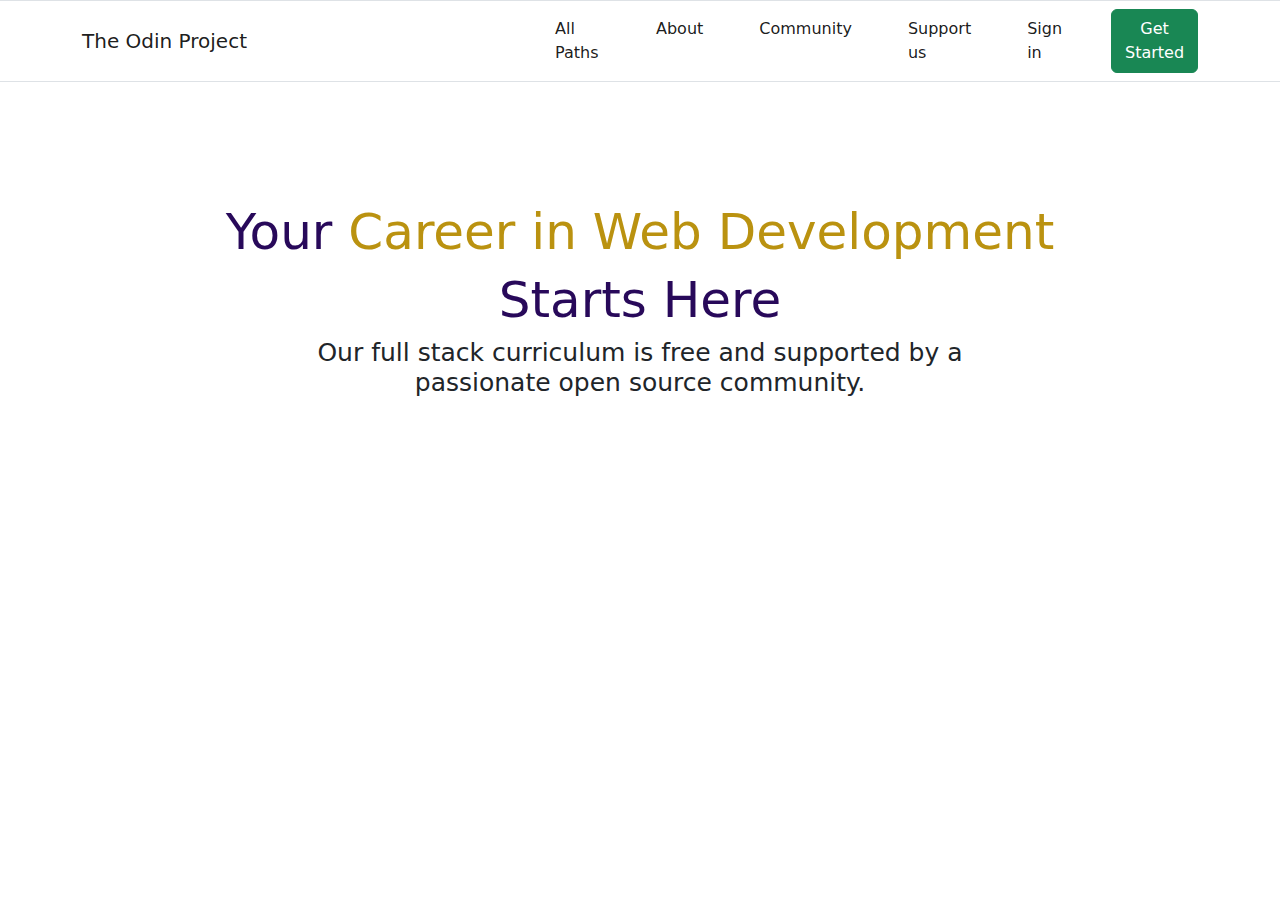
==== index.html @ f52a18b4 "Odin phase 1" ====
<!DOCTYPE html>
<html lang="en">
<head>
    <meta charset="UTF-8">
    <meta name="viewport" content="width=device-width, initial-scale=1.0">
    <title>The Odin Project</title>
    <link rel="stylesheet" href="./css/bootstrap.min.css">
</head>
<body>
    <div class="row border-top border-bottom">
        <nav class="navbar navbar-expand-lg ">
            <div class="container">
                <div class="col-lg-5">
                    <a class="navbar-brand" href="#">The Odin Project</a>
                </div>
                <div class="col-lg-7">
                    <div class="collapse navbar-collapse" id="navbarNavAltMarkup">
                        <div class="navbar-nav" >
                        <a class="nav-link active pe-5" aria-current="page" href="#">All Paths</a>
                        <a class="nav-link active pe-5" href="#">About</a>
                        <a class="nav-link active pe-5" href="#">Community</a>
                        <a class="nav-link active pe-5">Support us</a>
                        <a class="nav-link active pe-5">Sign in</a>
                        <button type="button" class="btn btn-success">Get Started</button>
                        </div>
                    </div>
                </div>
            </div>
        </nav>
    </div>
    <div class="hd1 mt-5 pt-4" >
        <h1 class="text-center mt-5" style="font-size: 50px;">
            <span style="color:rgb(40, 9, 90)">Your </span><span style="color:rgb(186, 146, 16)">Career in Web Development </span>
        </h1>
        <h1 class="text-center" style="font-size: 50px;color:rgb(40, 9, 90)">
            Starts Here
        </h1>
        <h3 class="text-center fw-light" style="font-size: 25px;">Our full stack curriculum is free and supported by a <br>
        passionate open source community.</h3>
    </div>
    
    <script src="./js/bootstrap.bundle.min.js"></script>
</body>
</html>
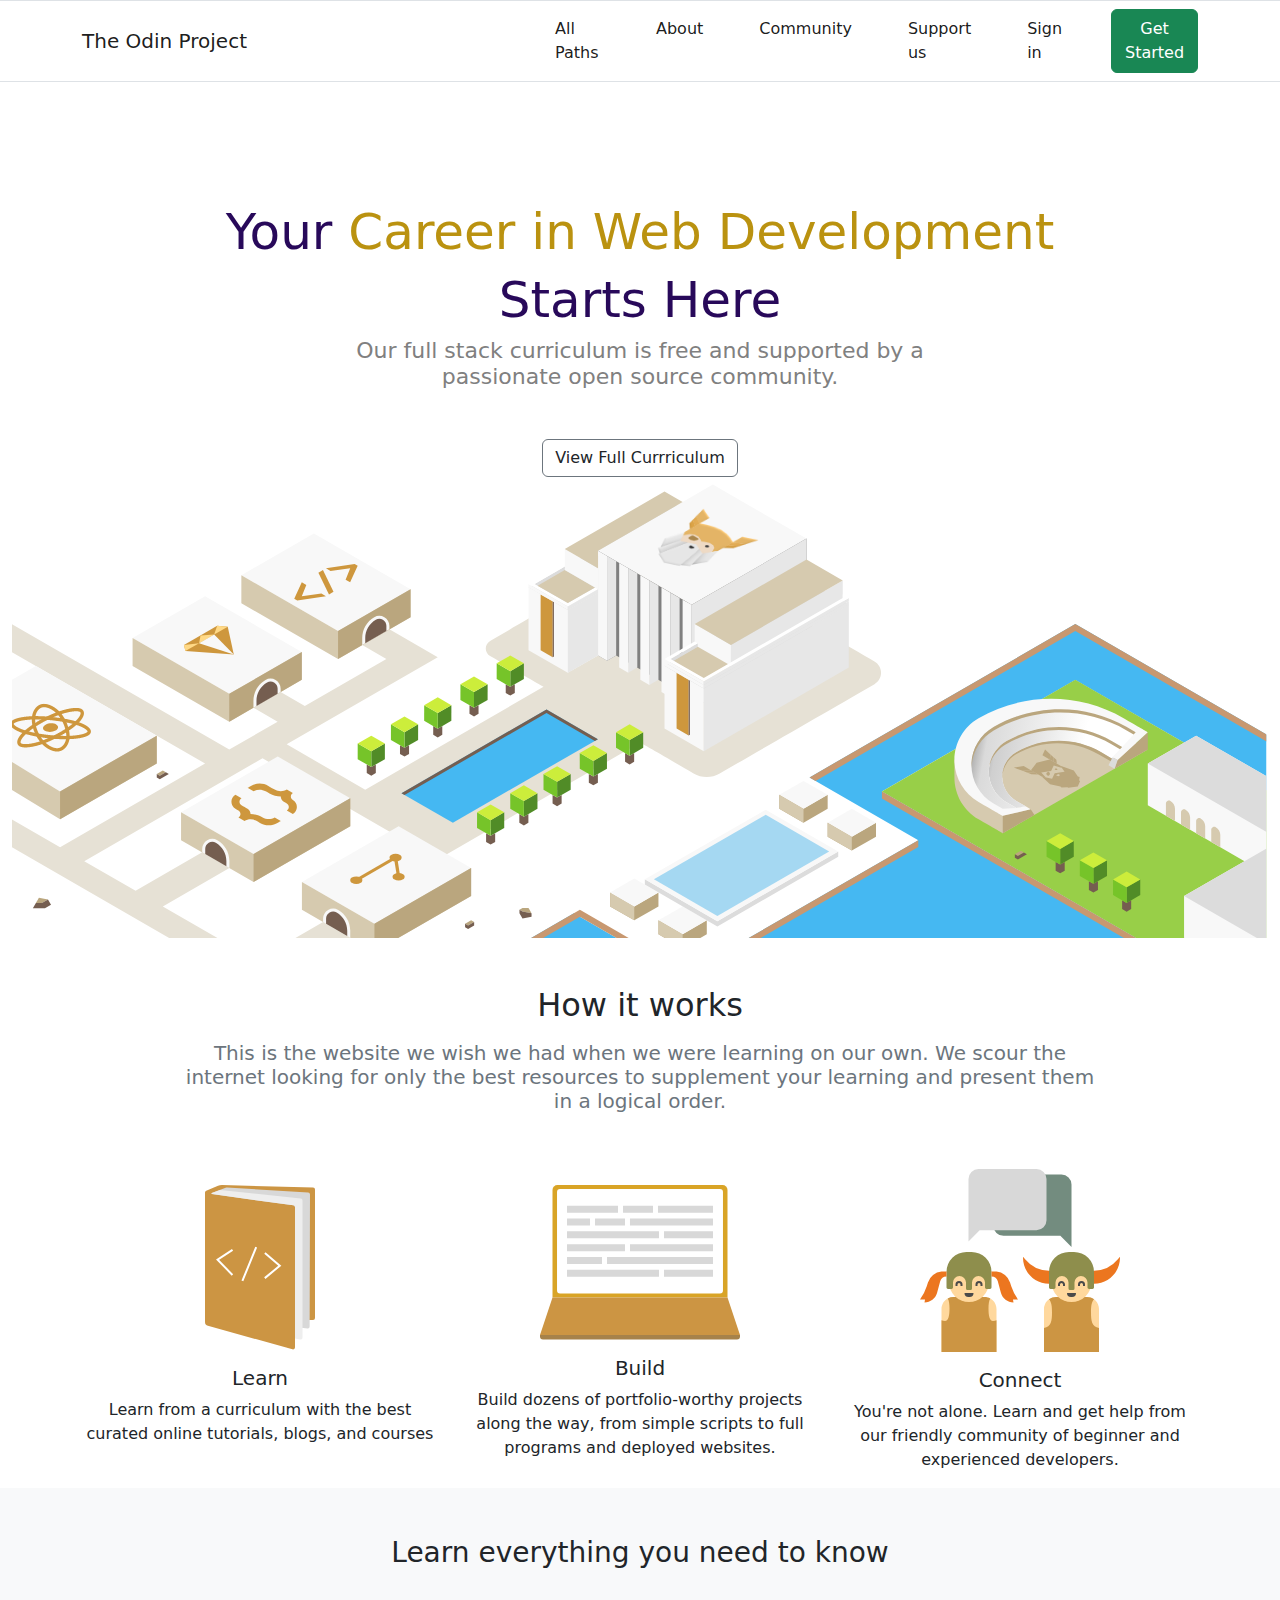
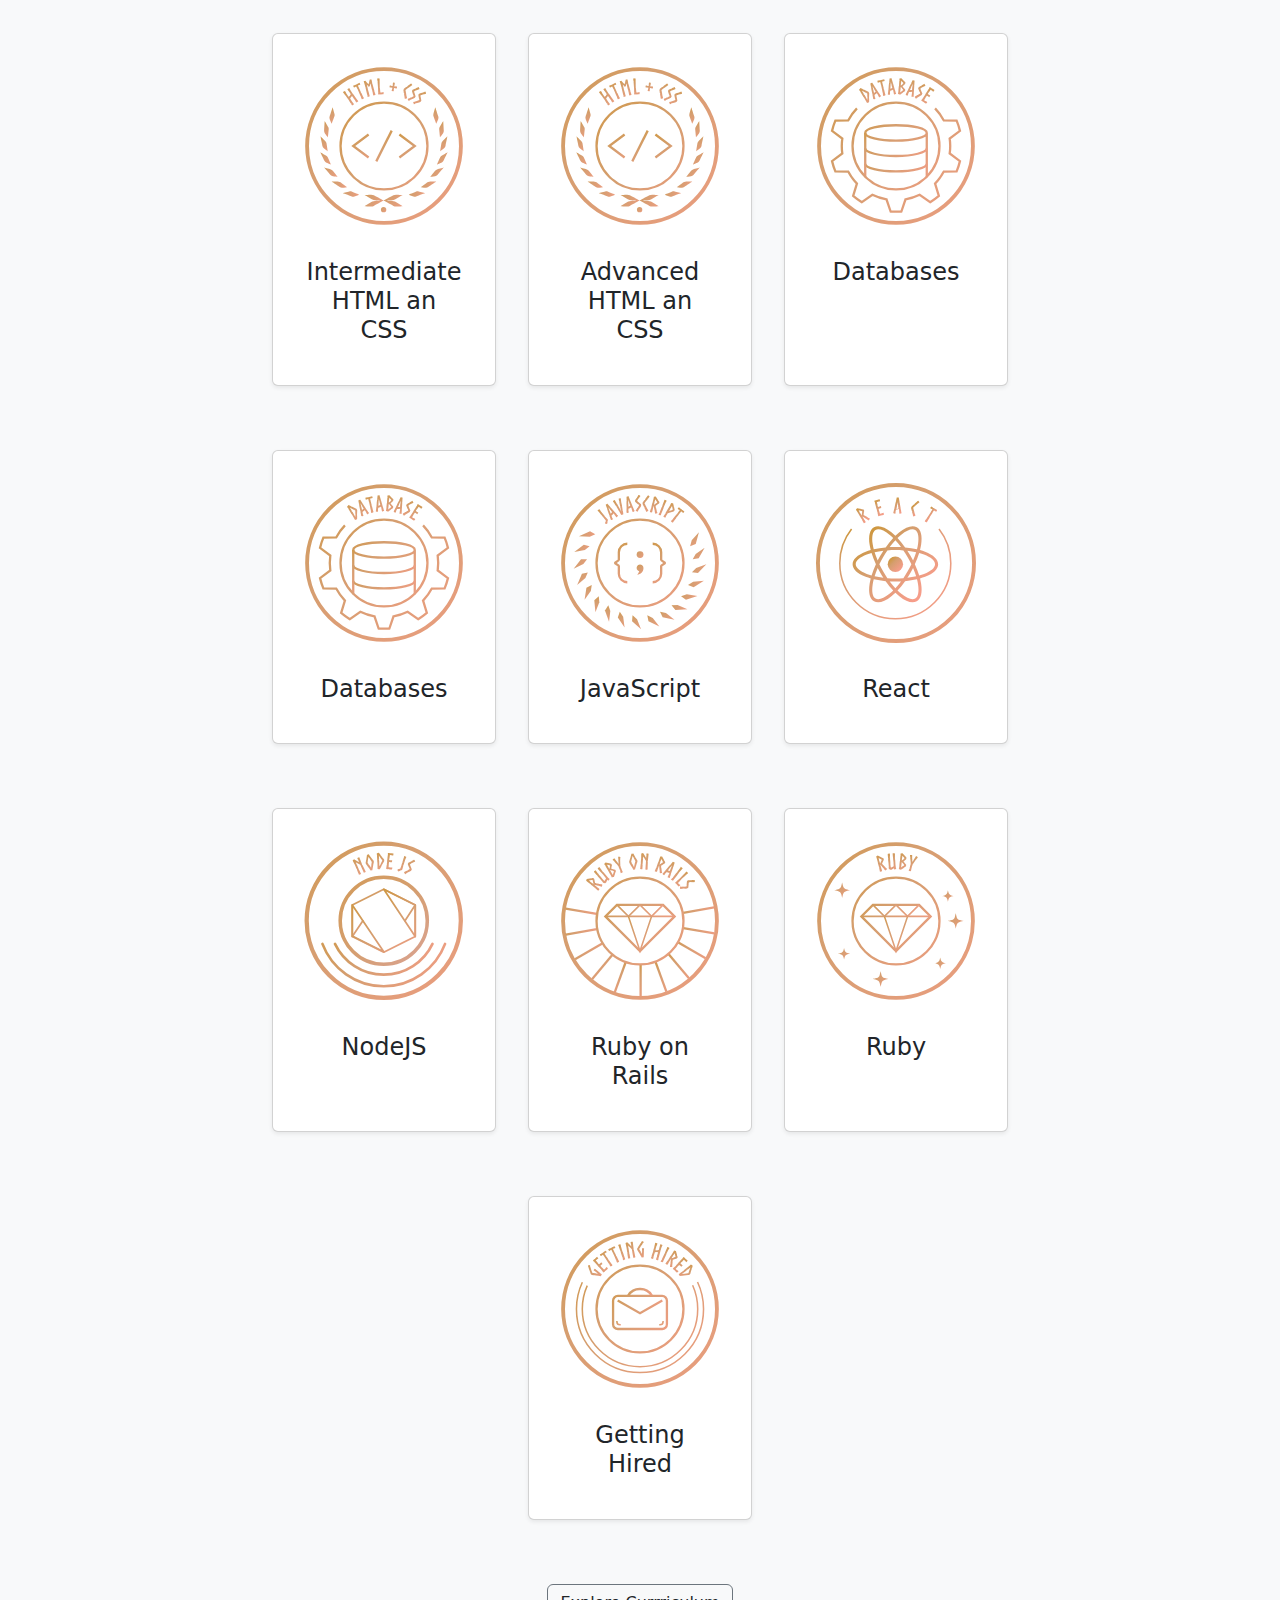
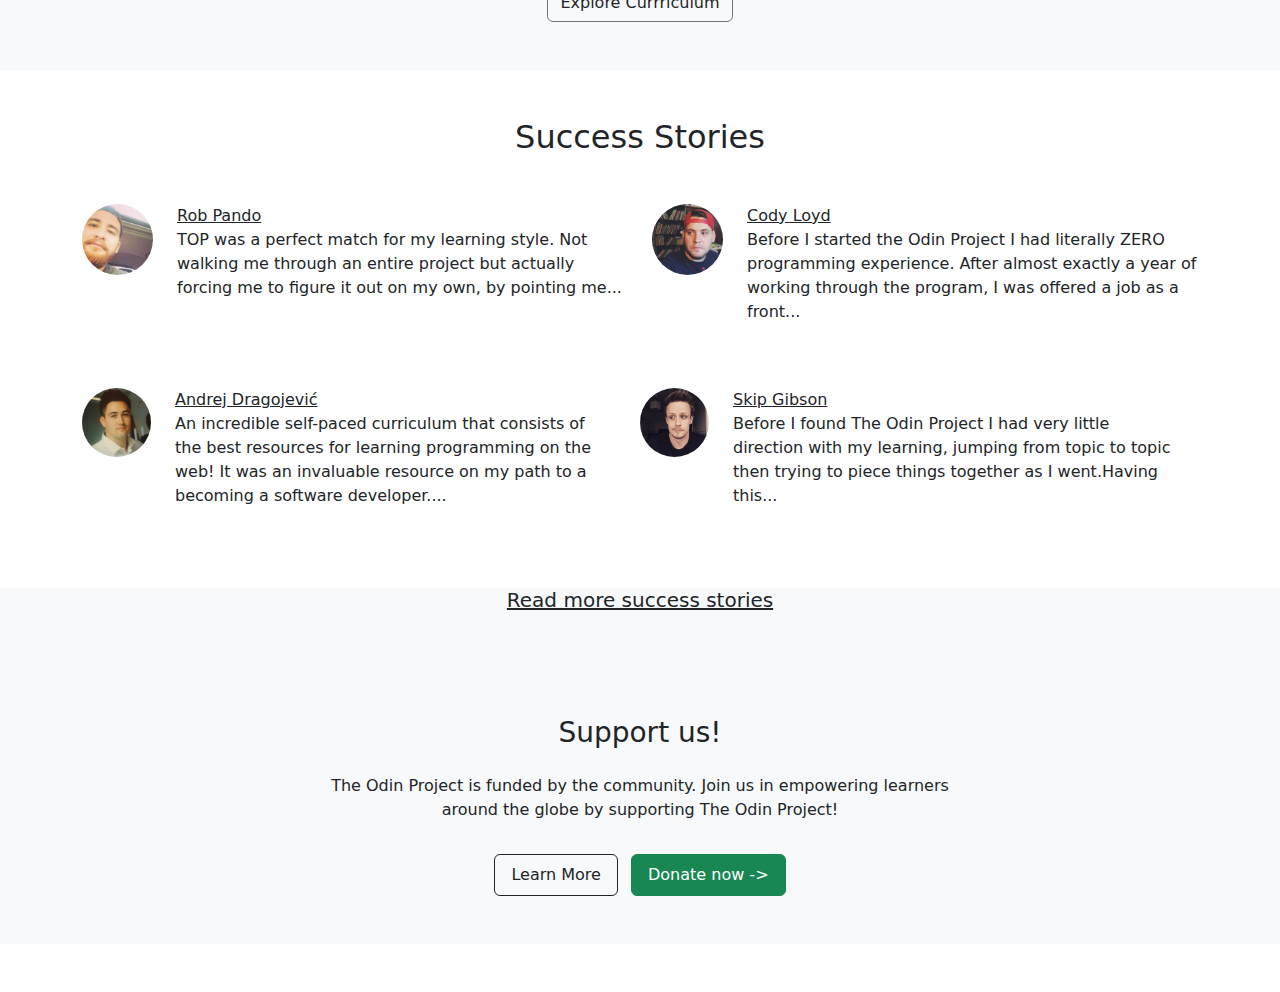
==== commit cf52e509: "phase 2" ====
--- a/index.html
+++ b/index.html
@@ -6,8 +6,8 @@
     <title>The Odin Project</title>
     <link rel="stylesheet" href="./css/bootstrap.min.css">
 </head>
-<body>
-    <div class="row border-top border-bottom">
+<body style="overflow-x: hidden;">
+    <div class="row border-top border-bottom ">
         <nav class="navbar navbar-expand-lg ">
             <div class="container">
                 <div class="col-lg-5">
@@ -15,30 +15,205 @@
                 </div>
                 <div class="col-lg-7">
                     <div class="collapse navbar-collapse" id="navbarNavAltMarkup">
-                        <div class="navbar-nav" >
+                        <div class="navbar-nav">
                         <a class="nav-link active pe-5" aria-current="page" href="#">All Paths</a>
                         <a class="nav-link active pe-5" href="#">About</a>
                         <a class="nav-link active pe-5" href="#">Community</a>
                         <a class="nav-link active pe-5">Support us</a>
                         <a class="nav-link active pe-5">Sign in</a>
-                        <button type="button" class="btn btn-success">Get Started</button>
+                        <button type="button" class="btn btn-success" >Get Started</button>
                         </div>
                     </div>
                 </div>
             </div>
         </nav>
     </div>
-    <div class="hd1 mt-5 pt-4" >
+    <div class="hd1 mt-5 pt-4 "  >
         <h1 class="text-center mt-5" style="font-size: 50px;">
             <span style="color:rgb(40, 9, 90)">Your </span><span style="color:rgb(186, 146, 16)">Career in Web Development </span>
         </h1>
         <h1 class="text-center" style="font-size: 50px;color:rgb(40, 9, 90)">
             Starts Here
         </h1>
-        <h3 class="text-center fw-light" style="font-size: 25px;">Our full stack curriculum is free and supported by a <br>
+        <h3 class="text-center" style="font-size: 22px; color:gray">Our full stack curriculum is free and supported by a <br>
         passionate open source community.</h3>
     </div>
-    
+    <div class="hd2 text-center mt-5 ">
+        <button type="button" class="btn btn-outline-secondary text-dark ">View Full Currriculum</button>
+    </div>
+    <div class="container-fluid overflow-hidden">
+        <img src="./img/home-isometric-68a769acd8c1f2c43991e3d6b24c658bf5e78b59fbca20aba5c7a97850948269.svg" class="img-fluid" alt="" >
+    </div>
+    <div class="row">
+        <div class="col-lg-12 mt-5 text-center">
+            <h2>How it works</h2>
+        </div>
+        <div class="col-lg-12 text-center mt-2">
+            <h5 class="fw-light text-secondary ">This is the website we wish we had when we were learning on our own. We scour the <br>internet looking for only the best resources to supplement your learning and present them <br>in a logical order.</h5>
+        </div>
+    </div>
+    <div class="container mt-5">
+        <div class="row text-center">
+            <div class="col-lg-4 mt-3">
+                <img src="./img/img-learn-aded43a474618b12bf884b2577ef4548962b3d8e8ef5381de0bc6f4f86f8b2b3.svg" alt="">
+                <h5 class="mt-3">Learn</h5>
+                <p>Learn from a curriculum with the best curated online tutorials, blogs, and courses</p>
+            </div>
+            <div class="col-lg-4 mt-3">
+                <img src="./img/img-build-097e94bec94feb4b9152f9f95c197be4974f9921ce6fe8fc6ed86541933b3c14.svg" alt="">
+                <h5 class="mt-3">Build</h5>
+                <p>Build dozens of portfolio-worthy projects along the way, from simple scripts to full programs and deployed websites.</p>
+            </div>
+            <div class="col-lg-4">
+                <img src="./img/img-connect-fa7fdbed3b8a50275b5a79a293133b0a4b7b0c618230c6c7cad978c9e13122db.svg" alt="">
+                <h5 class="mt-3">Connect</h5>
+                <p>You're not alone. Learn and get help from our friendly community of beginner and experienced developers.</p>
+            </div>
+        </div>
+    </div>
+    <div class="container-fluid bg-light text-center">
+        <h3 class="pt-5">Learn everything you need to know</h3>
+        <div class="container text-center mt-5">
+            <div class="row">
+                <div class="col-lg-12 d-flex justify-content-center">
+                    <div class="card m-3 shadow-sm p-3 mb-5 bg-body rounded" style="width: 14rem; height:auto;">
+                        <img src="./img/badge-html-css-91bc8d9c7ebb2e2f73eeb302c38a92d9ba6f182301dbd1868d7198fcc8376aeb.svg" class="card-img-top" alt="..." style="width: 10rem; height:12rem; margin:auto">
+                        <div class="card-body">
+                          <h4>Intermediate HTML an CSS</h4>
+                        </div>
+                    </div>
+                    <div class="card m-3 shadow-sm p-3 mb-5 bg-body rounded" style="width: 14rem; height:auto;">
+                        <img src="./img/badge-html-css-91bc8d9c7ebb2e2f73eeb302c38a92d9ba6f182301dbd1868d7198fcc8376aeb.svg" class="card-img-top" alt="..." style="width: 10rem; height:12rem; margin:auto">
+                        <div class="card-body">
+                          <h4>Advanced HTML an CSS</h4>
+                        </div>
+                    </div>
+                    <div class="card m-3 shadow-sm p-3 mb-5 bg-body rounded" style="width: 14rem; height:auto;">
+                        <img src="./img/badge-database-feffd1ceb24267152793e33ea95e98ffeb3d203fd62d77302ac165dcfc421349.svg" class="card-img-top" alt="..." style="width: 10rem; height:12rem; margin:auto">
+                        <div class="card-body">
+                          <h4>Databases</h4>
+                        </div>
+                    </div>
+                </div>
+                <div class="col-lg-12 d-flex justify-content-center">
+                    <div class="card m-3 shadow-sm p-3 mb-5 bg-body rounded" style="width: 14rem; height:auto;">
+                        <img src="./img/badge-database-feffd1ceb24267152793e33ea95e98ffeb3d203fd62d77302ac165dcfc421349.svg" class="card-img-top" alt="..." style="width: 10rem; height:12rem; margin:auto">
+                        <div class="card-body">
+                          <h4>Databases</h4>
+                        </div>
+                    </div>
+                    <div class="card m-3 shadow-sm p-3 mb-5 bg-body rounded" style="width: 14rem; height:auto;">
+                        <img src="./img/badge-javascript-626af7075a7914bc4f30bd941268ed883785c3fb29b3e9d023eb5ab6450353bb.svg" class="card-img-top" alt="..." style="width: 10rem; height:12rem; margin:auto">
+                        <div class="card-body">
+                          <h4>JavaScript</h4>
+                        </div>
+                    </div>
+                    <div class="card m-3 shadow-sm p-3 mb-5 bg-body rounded" style="width: 14rem; height:auto;">
+                        <img src="./img/badge-react-d347c579ca6df9afc0ef4127bb4fe6dc4002be06cb241f4d70b37c412f56cec2.svg" class="card-img-top" alt="..." style="width: 10rem; height:12rem; margin:auto">
+                        <div class="card-body">
+                          <h4>React</h4>
+                        </div>
+                    </div>
+                </div>
+                <div class="col-lg-12 d-flex justify-content-center">
+                    <div class="card m-3 shadow-sm p-3 mb-5 bg-body rounded" style="width: 14rem; height:auto;">
+                        <img src="./img/badge-nodejs-1432a58382afd13f5bf55d4e5eda07244a3aa5fae9cee98ea034f17d6a09d503.svg" class="card-img-top" alt="..." style="width: 10rem; height:12rem; margin:auto">
+                        <div class="card-body">
+                          <h4>NodeJS</h4>
+                        </div>
+                    </div>
+                    <div class="card m-3 shadow-sm p-3 mb-5 bg-body rounded" style="width: 14rem; height:auto;">
+                        <img src="./img/badge-ruby-on-rails-0100b2e2593cbeb4d87e92e9fc9930448581ef43b8ab175d5cfef2b6e7e3f29c.svg" class="card-img-top" alt="..." style="width: 10rem; height:12rem; margin:auto">
+                        <div class="card-body">
+                          <h4>Ruby on Rails</h4>
+                        </div>
+                    </div>
+                    <div class="card m-3 shadow-sm p-3 mb-5 bg-body rounded" style="width: 14rem; height:auto;">
+                        <img src="./img/badge-ruby-d91c1849066ed424531394e9d693dd99aaef49bcee15a96f462a1ae54c359af0.svg" class="card-img-top" alt="..." style="width: 10rem; height:12rem; margin:auto">
+                        <div class="card-body">
+                          <h4>Ruby</h4>
+                        </div>
+                    </div>
+                </div>
+                <div class="col-lg-12 d-flex justify-content-center">
+                    <div class="card m-3 shadow-sm p-3 mb-5 bg-body rounded" style="width: 14rem; height:auto;">
+                        <img src="./img/badge-getting-hired-03b3463749a1cd7dd5358c585b0c35c2878bbde91aa0800f641992eeb69f7c66.svg" class="card-img-top" alt="..." style="width: 10rem; height:12rem; margin:auto">
+                        <div class="card-body">
+                          <h4>Getting Hired</h4>
+                        </div>
+                    </div>
+                </div>
+            </div>
+        </div>
+        <div class="hd2 text-center mt-3">
+            <button type="button" class="btn btn-outline-secondary text-dark mb-5">Explore Currriculum</button>
+        </div>
+    </div>
+
+    <div class="container-fluid text-center mt-5">
+        <h2>Success Stories</h2>
+    </div>
+    <div class="container">
+        <div class="row mt-5">
+            <div class="col-lg-1">
+                <img src="./img/man1.jpg" class="w-100" style="border-radius: 50%;" alt="">
+            </div>
+            <div class="col-lg-5">
+                <p><u>Rob Pando</u><br>
+                    TOP was a perfect match for my learning style. Not walking me through an entire project but actually forcing me to figure it out on my own, by pointing me...</p>
+            </div>
+            <div class="col-lg-1">
+                <img src="./img/man2.jpg" class="w-100" style="border-radius: 50%;" alt="">
+            </div>
+            <div class="col-lg-5">
+                <p><u>Cody Loyd</u><br>
+                    Before I started the Odin Project I had literally ZERO  programming experience. After almost exactly a year of working through the program, I was offered a job as a front...</p>
+            </div>
+            <div class="row mt-5 mb-5">
+                <div class="col-lg-1">
+                    <img src="./img/man3.jpg" class="w-100" style="border-radius: 50%;" alt="">
+                </div>
+                <div class="col-lg-5">
+                    <p><u>Andrej Dragojević</u><br>
+                        An incredible self-paced curriculum that consists of the best resources for learning programming on the web! It was an invaluable resource on my path to a becoming a software developer....</p>
+                </div>
+                <div class="col-lg-1">
+                    <img src="./img/man4.jpg" class="w-100" style="border-radius: 50%;" alt="">
+                </div>
+                <div class="col-lg-5">
+                    <p><u>Skip Gibson</u><br>
+                        Before I found The Odin Project I had very little direction with my learning, jumping from topic to topic then trying to piece things together as I went.Having this...</p>
+                </div>
+            </div>
+        </div>
+    </div>
+    <div class="container-fluid bg-light  mt-3 mb-5">
+        <div class="row ">
+            <div class="col-lg-12 text-center mb-5">
+                <h5><u>Read more success stories</u></h5>
+            </div>
+        </div>
+        <div class="row mt-5 ">
+            <div class="col-lg-12 text-center">
+                <h3>
+                    Support us!
+                </h3>
+            </div>
+        </div>
+        <div class="row text-center mt-3 mb-3">
+            <div class="col-lg-12">
+                <p>
+                    The Odin Project is funded by the community. Join us in empowering learners <br> around the globe by supporting The Odin Project!
+                </p>
+            </div>
+        </div>
+        <div class="row text-center">
+            <div class="col-lg-12 mb-5">
+                <button type="button" class="btn btn-outline-dark me-2 ps-3 pe-3 pt-2 pb-2">Learn More</button>
+                <button type="button" class="btn btn-success ps-3 pe-3 pt-2 pb-2">Donate now -></button>
+            </div>
+        </div>
+    </div>
     <script src="./js/bootstrap.bundle.min.js"></script>
 </body>
 </html>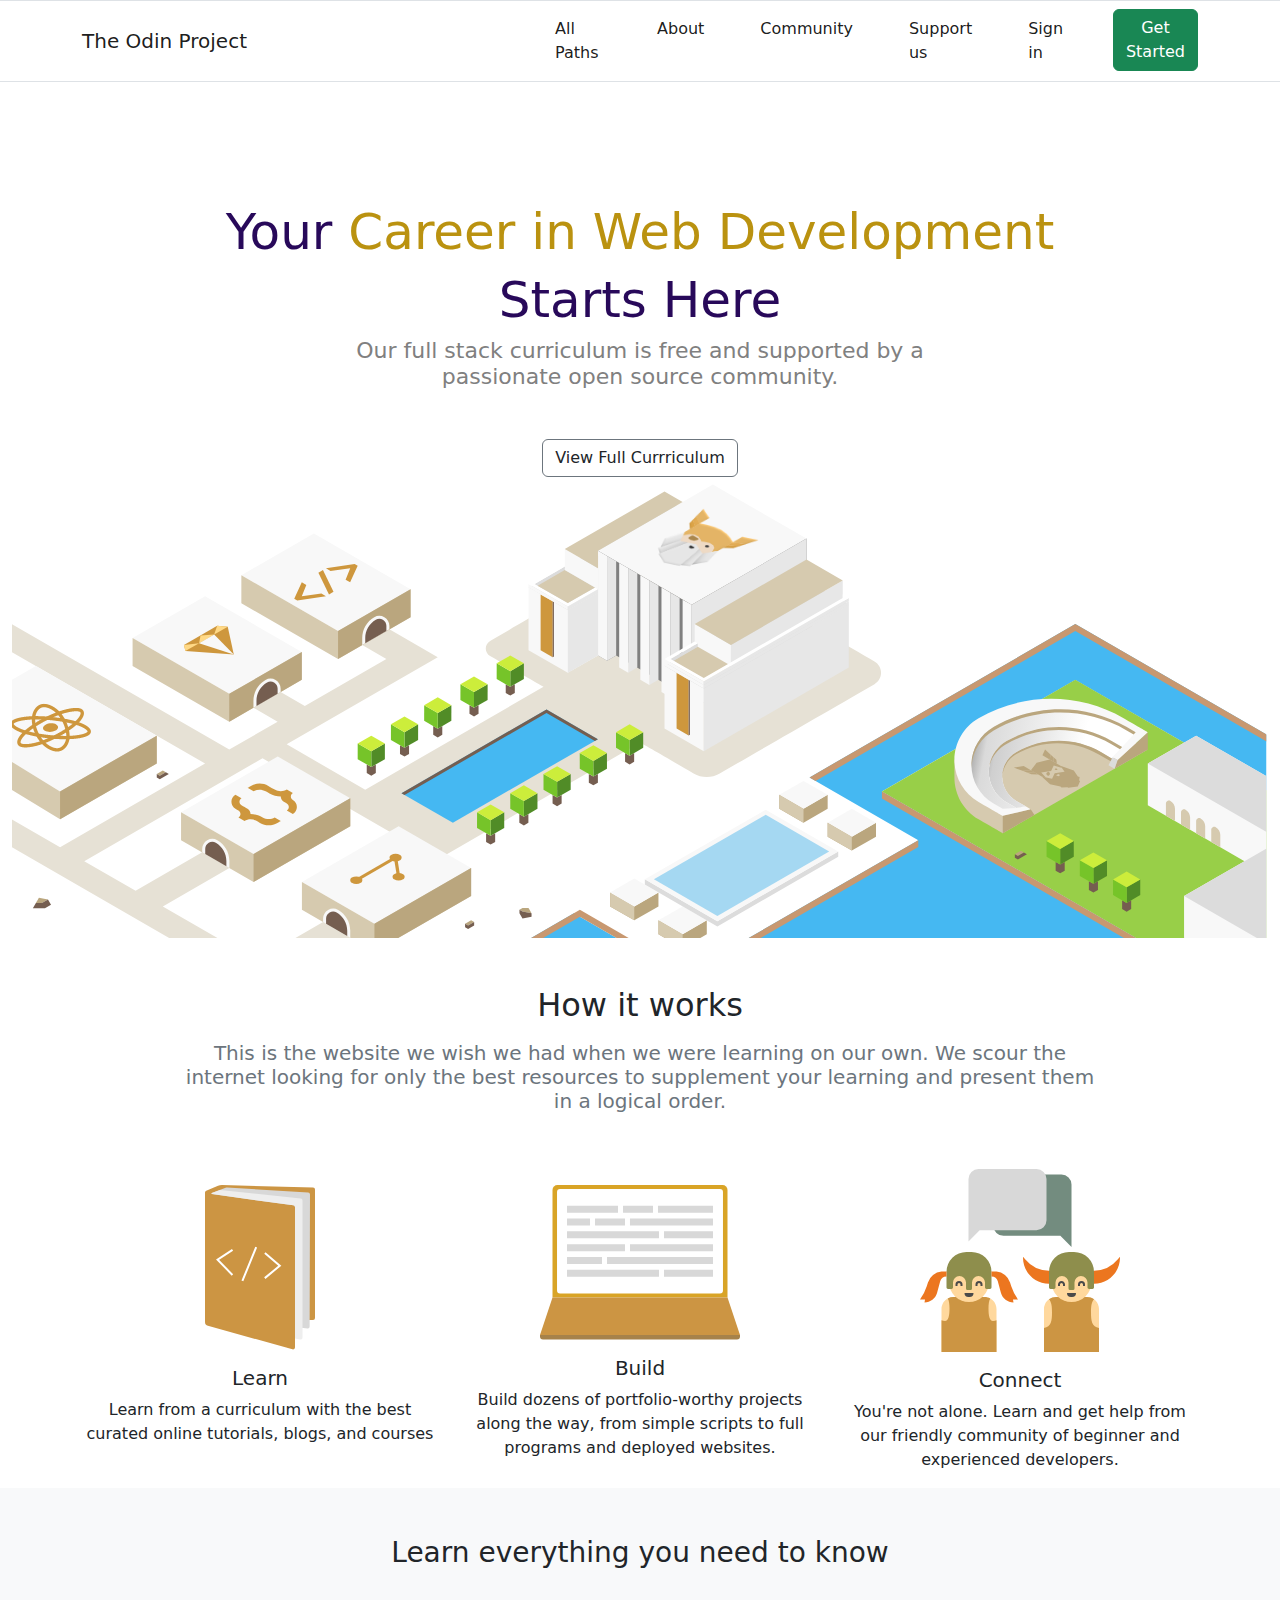
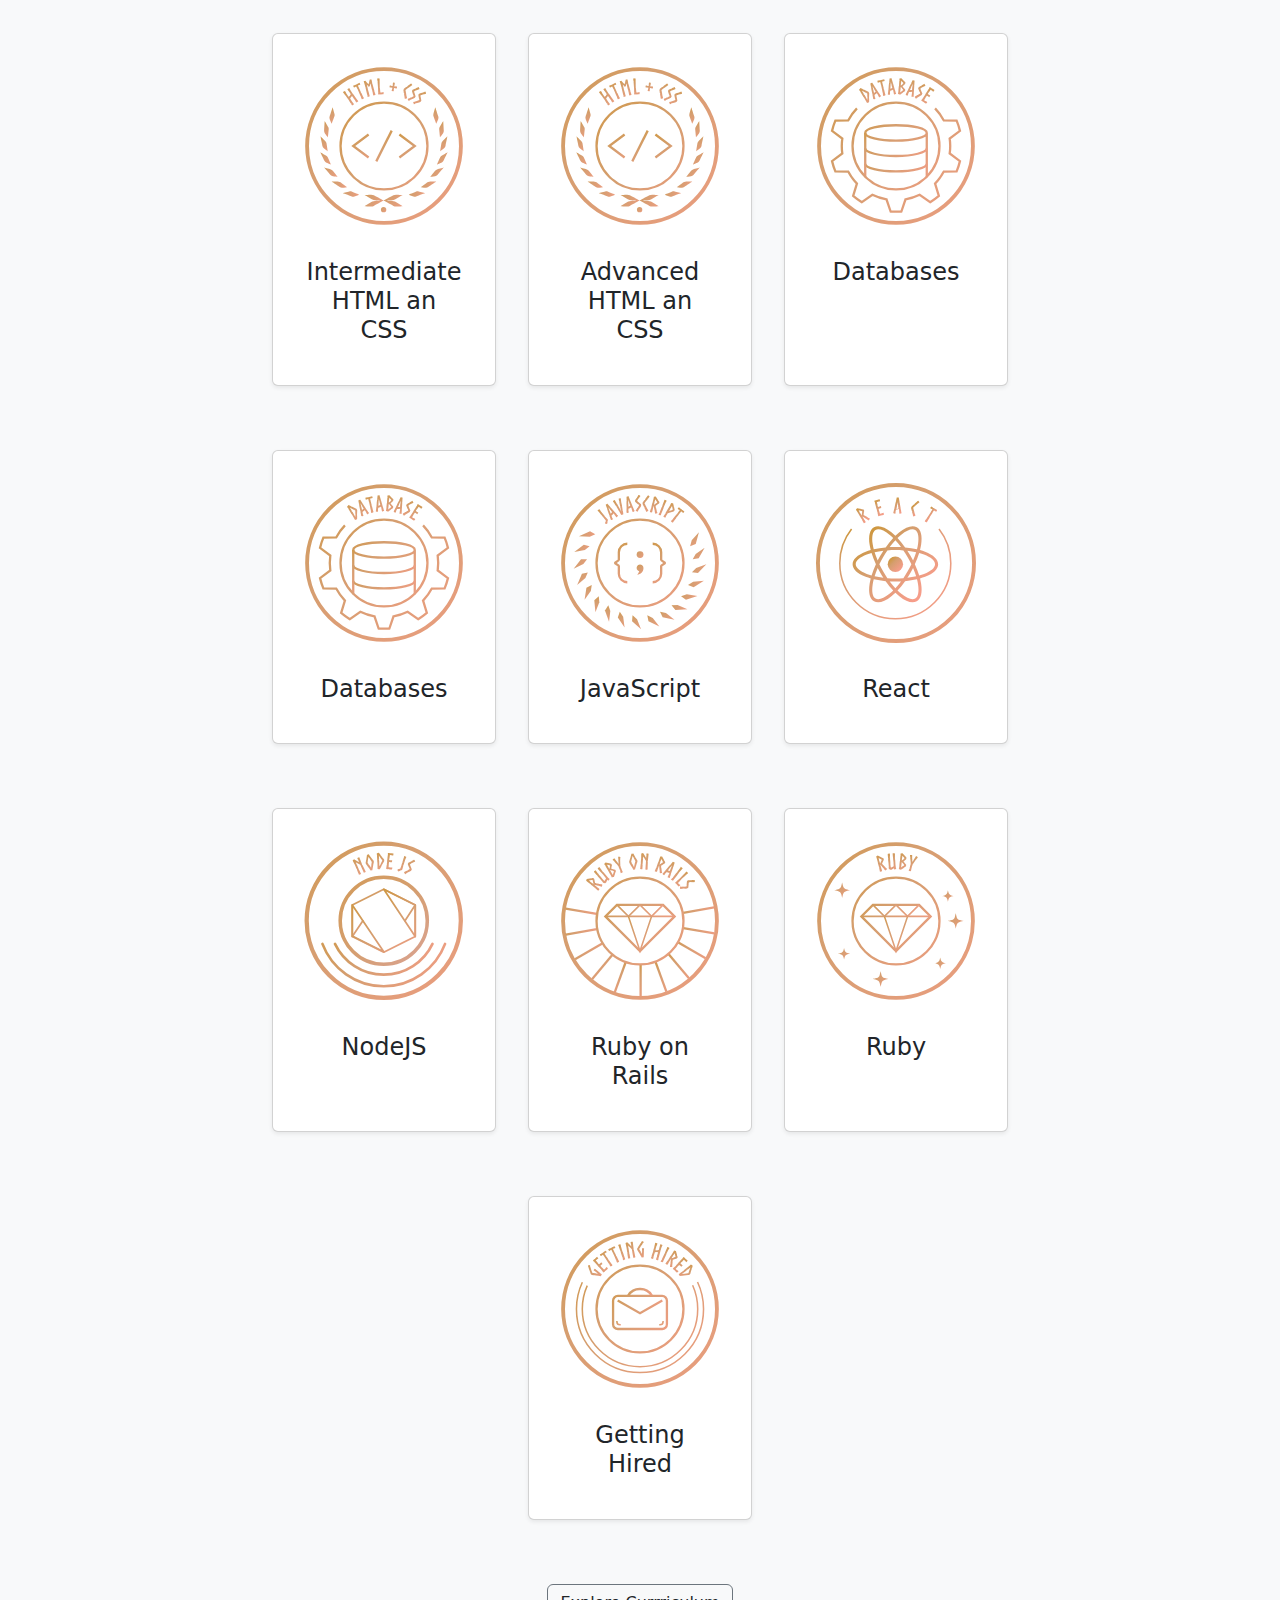
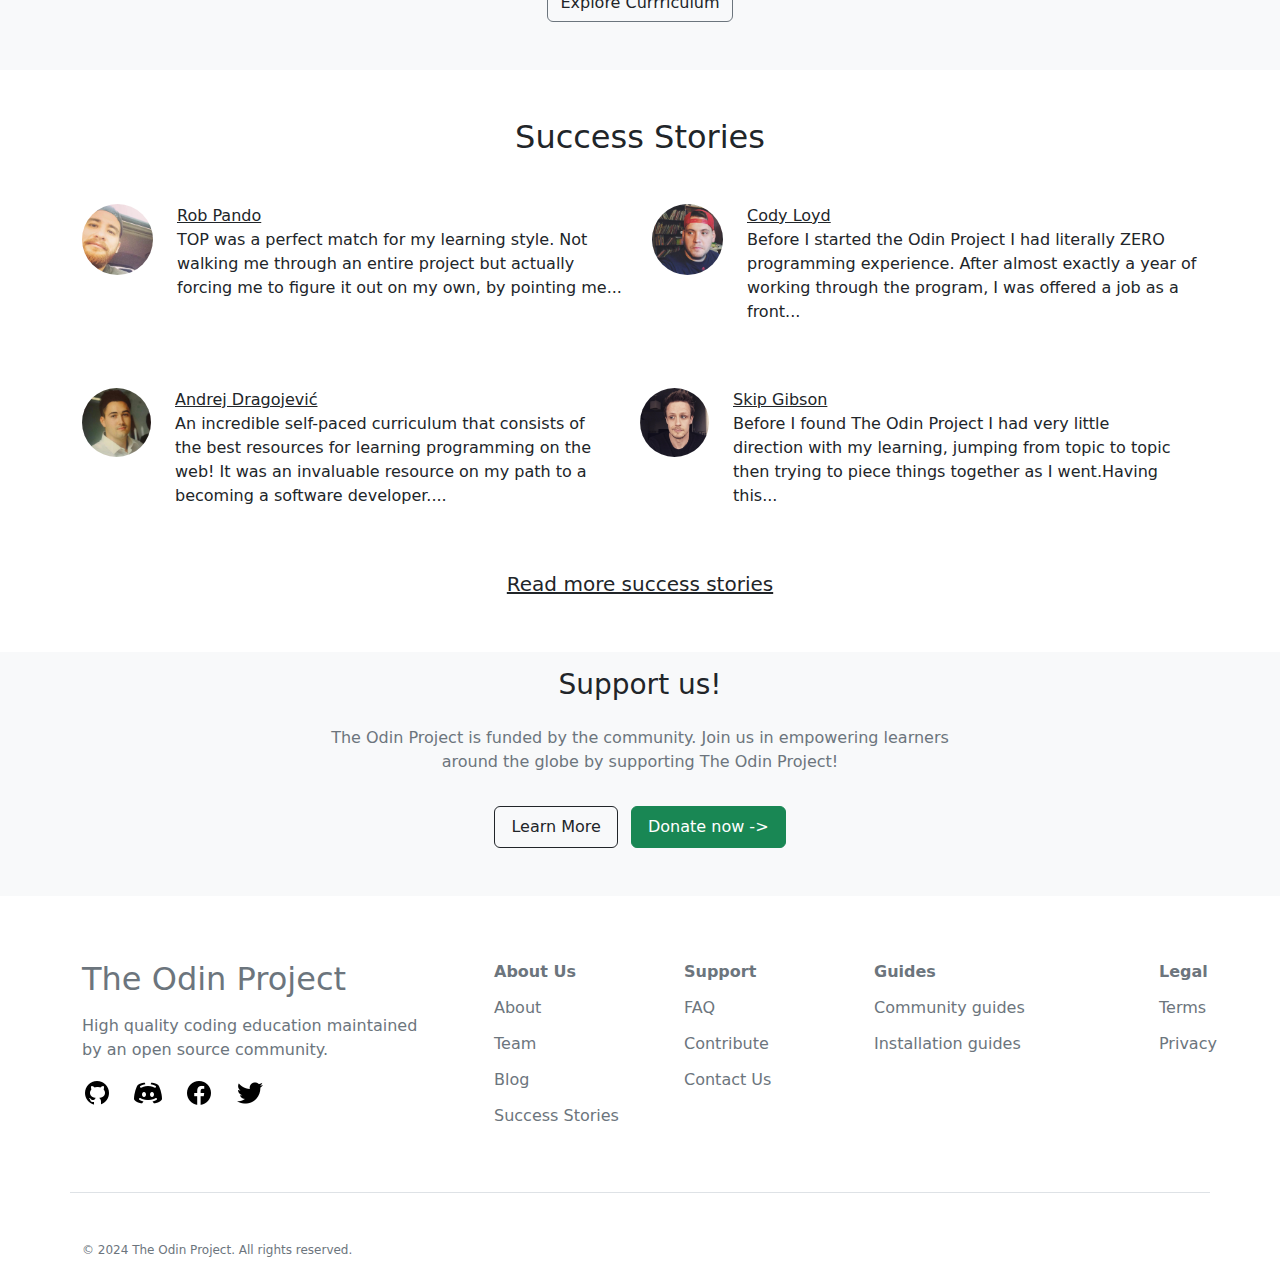
==== commit b81c1f12: "phase 3" ====
--- a/index.html
+++ b/index.html
@@ -5,23 +5,24 @@
     <meta name="viewport" content="width=device-width, initial-scale=1.0">
     <title>The Odin Project</title>
     <link rel="stylesheet" href="./css/bootstrap.min.css">
+    <link rel="stylesheet" href="./css/style1.css">
 </head>
 <body style="overflow-x: hidden;">
     <div class="row border-top border-bottom ">
         <nav class="navbar navbar-expand-lg ">
             <div class="container">
                 <div class="col-lg-5">
-                    <a class="navbar-brand" href="#">The Odin Project</a>
+                    <a class="navbar-brand" href="./index.html">The Odin Project</a>
                 </div>
                 <div class="col-lg-7">
                     <div class="collapse navbar-collapse" id="navbarNavAltMarkup">
                         <div class="navbar-nav">
-                        <a class="nav-link active pe-5" aria-current="page" href="#">All Paths</a>
-                        <a class="nav-link active pe-5" href="#">About</a>
+                        <a class="nav-link active pe-5" aria-current="page" href="./html/allp.html">All Paths</a>
+                        <a class="nav-link active pe-5" href="./html/about.html">About</a>
                         <a class="nav-link active pe-5" href="#">Community</a>
-                        <a class="nav-link active pe-5">Support us</a>
-                        <a class="nav-link active pe-5">Sign in</a>
-                        <button type="button" class="btn btn-success" >Get Started</button>
+                        <a class="nav-link active pe-5" href="./html/support.html">Support us</a>
+                        <a class="nav-link active pe-5" href="./html/sign.html">Sign in</a>
+                        <a href="./html/signu.html"><button type="button" class="btn btn-success" >Get Started</button></a>
                         </div>
                     </div>
                 </div>
@@ -187,21 +188,23 @@
             </div>
         </div>
     </div>
-    <div class="container-fluid bg-light  mt-3 mb-5">
+    <div class="container-fluid mb-5">
         <div class="row ">
-            <div class="col-lg-12 text-center mb-5">
+            <div class="col-lg-12 text-center">
                 <h5><u>Read more success stories</u></h5>
             </div>
         </div>
-        <div class="row mt-5 ">
+    </div>
+    <div class="container-fluid bg-light mt-3  mb-5">
+        <div class="row">
             <div class="col-lg-12 text-center">
-                <h3>
+                <h3 class="pt-3">
                     Support us!
                 </h3>
             </div>
         </div>
         <div class="row text-center mt-3 mb-3">
-            <div class="col-lg-12">
+            <div class="col-lg-12 text-secondary">
                 <p>
                     The Odin Project is funded by the community. Join us in empowering learners <br> around the globe by supporting The Odin Project!
                 </p>
@@ -214,6 +217,56 @@
             </div>
         </div>
     </div>
+    <div class="container-fluid text-secondary">
+        <div class="container border-bottom">
+            <div class="row">
+                <div class="col-lg-4 mt-3 mb-5">
+                    <h2 >The Odin Project</h2>
+                    <p class="pt-2">High quality coding education maintained by an open source community.</p>
+                    <div class="hd3">
+                        <img src="./img/icons8-github-30.png" alt="" class="me-3">
+                        <img src="./img/icons8-discord-30.png" alt="" class="me-3">
+                        <img src="./img/icons8-facebook-30.png" alt="" class="me-3">
+                        <img src="./img/icons8-twitter-30.png" alt="">
+                    </div>
+                </div>
+                <div class="col-lg-2 mt-3 mb-5">
+                    <ul>
+                        <li><b>About Us</b></li>
+                        <li>About</li>
+                        <li>Team</li>
+                        <li>Blog</li>
+                        <li>Success Stories</li>
+                    </ul>
+                </div>
+                <div class="col-lg-2 mt-3 mb-5">
+                    <ul>
+                        <li><b>Support</b></li>
+                        <li>FAQ</li>
+                        <li>Contribute</li>
+                        <li>Contact Us</li>
+                    </ul>
+                </div>
+                <div class="col-lg-3 mt-3 mb-5">
+                    <ul>
+                        <li><b>Guides</b></li>
+                        <li>Community guides</li>
+                        <li>Installation guides</li>
+                    </ul>
+                </div>
+                <div class="col-lg-1 mt-3 mb-5">
+                    <ul>
+                        <li><b>Legal</b></li>
+                        <li>Terms</li>
+                        <li>Privacy</li>
+                    </ul>
+                </div>
+            </div>
+        </div>
+        <div class="container mt-5">
+            <p style="font-size: 12px;">© 2024 The Odin Project. All rights reserved.</p>
+        </div>
+    </div>
     <script src="./js/bootstrap.bundle.min.js"></script>
 </body>
 </html>--- a/css/style1.css
+++ b/css/style1.css
@@ -0,0 +1,6 @@
+ul{
+    list-style-type: none;
+}
+li{
+    margin-bottom: 12px;
+}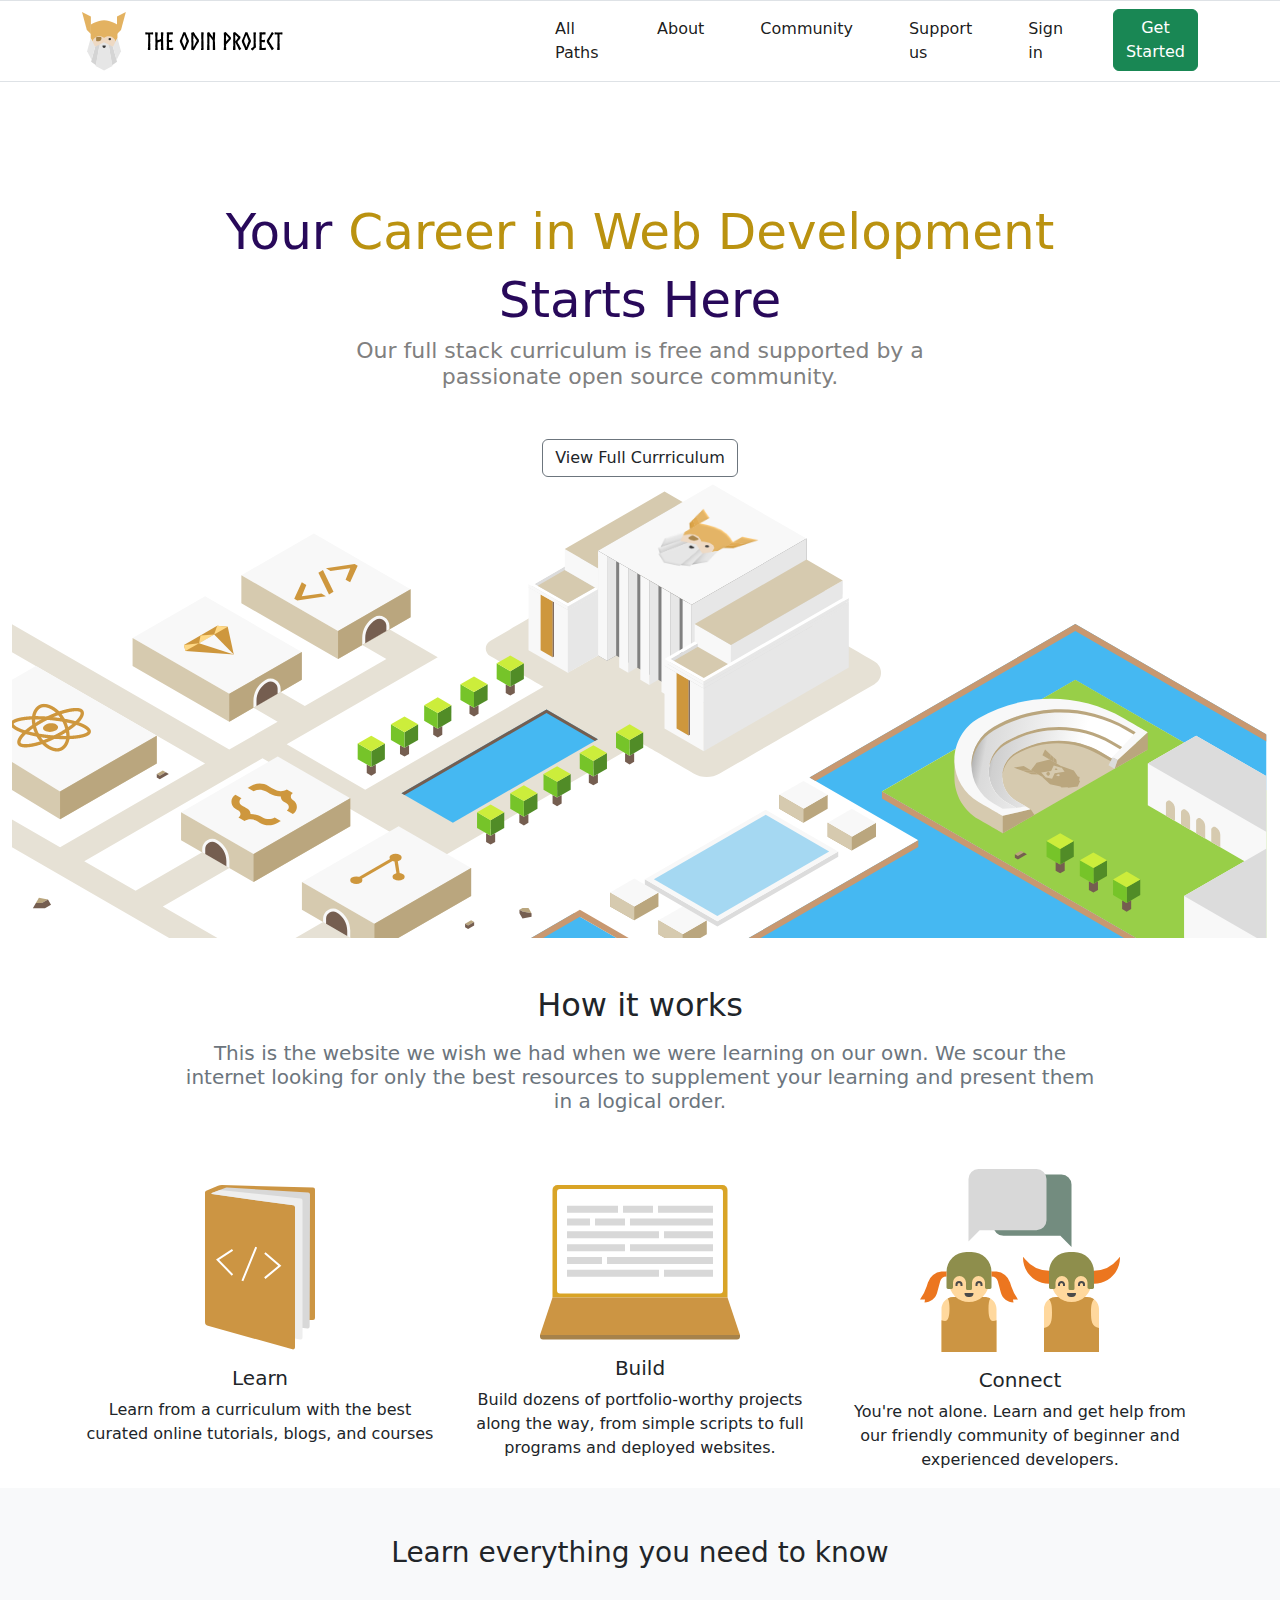
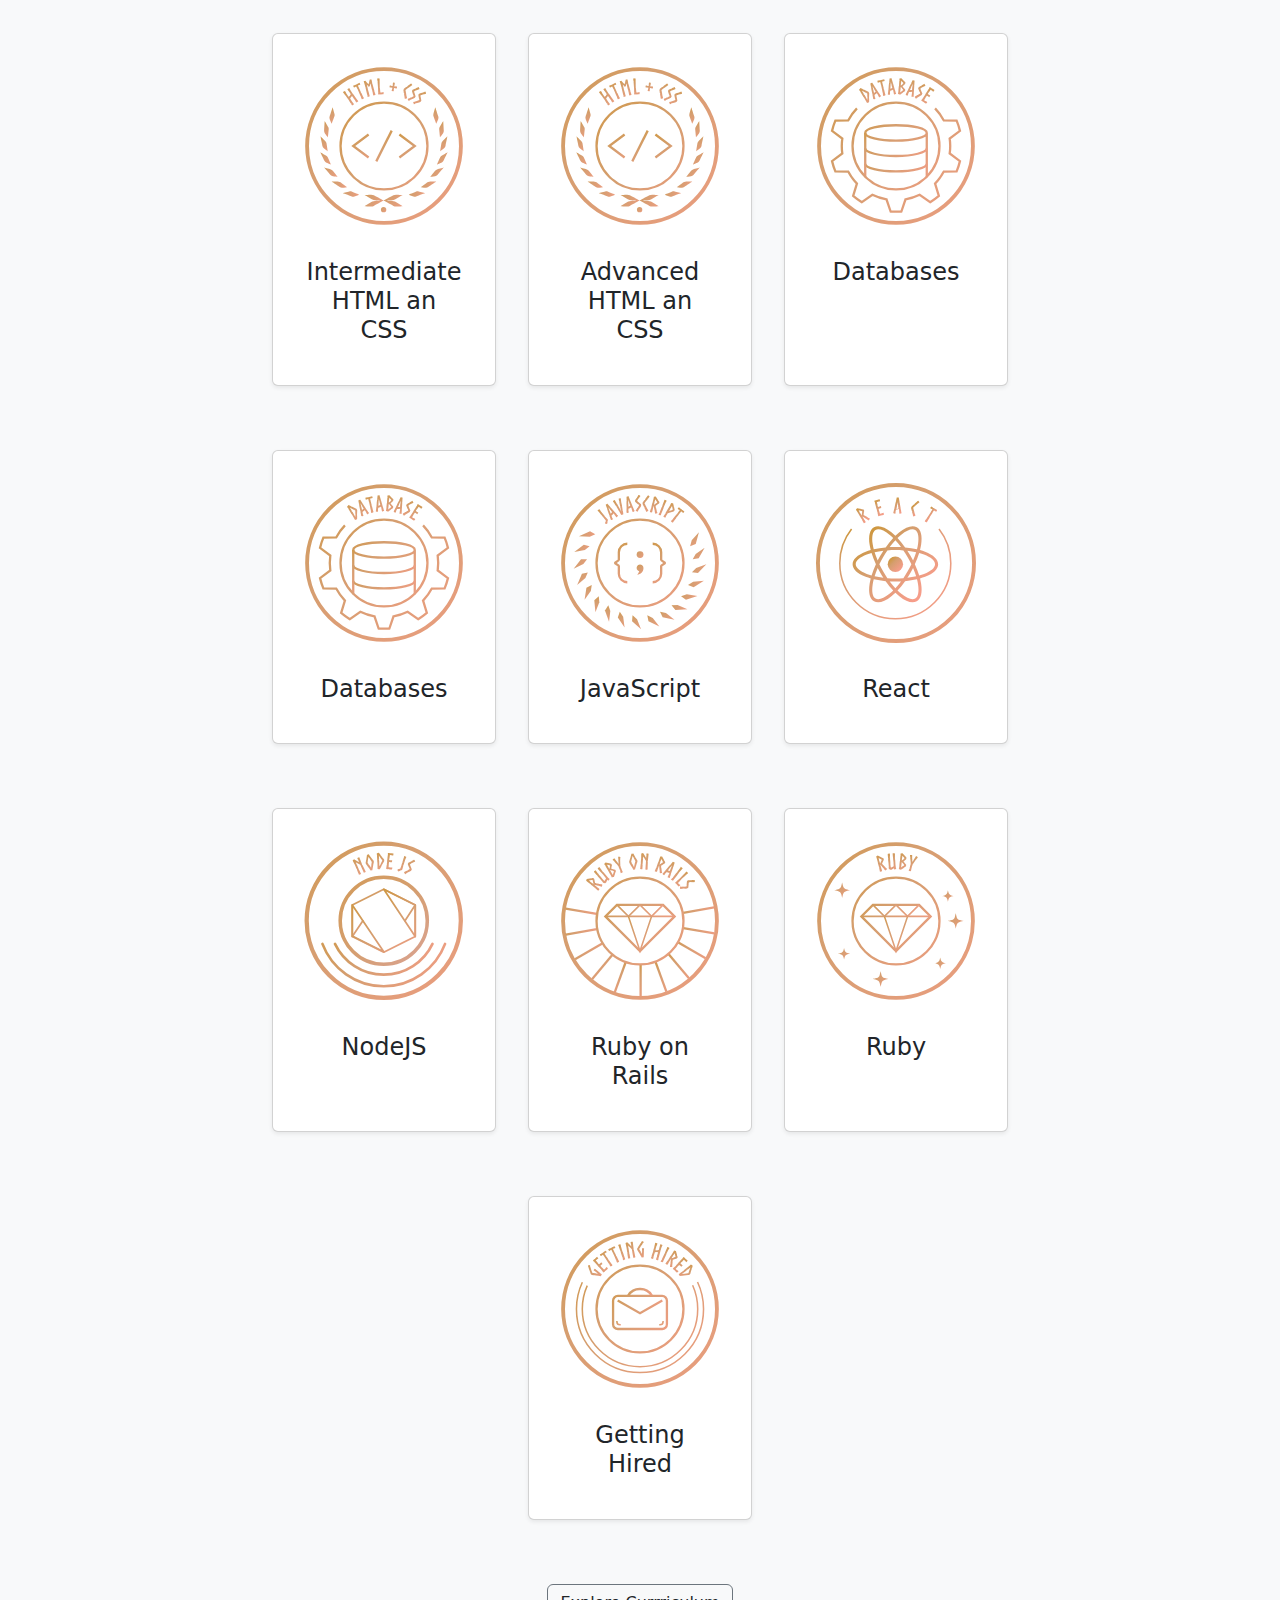
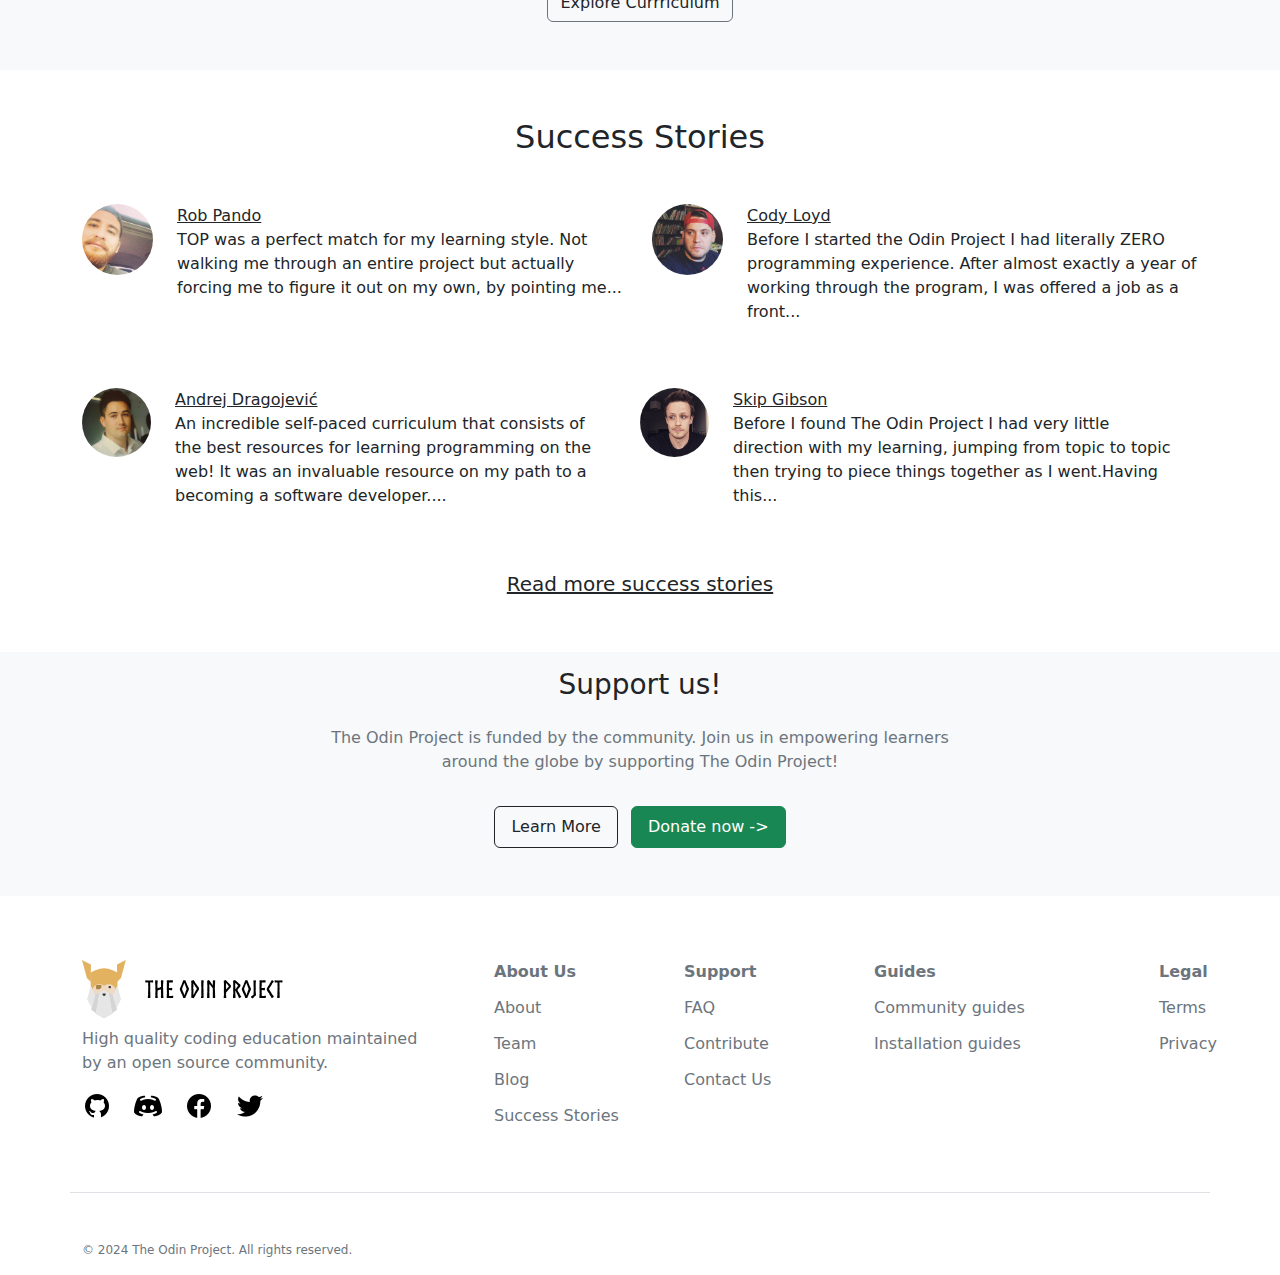
==== commit e3b43807: "end phase" ====
--- a/index.html
+++ b/index.html
@@ -12,14 +12,14 @@
         <nav class="navbar navbar-expand-lg ">
             <div class="container">
                 <div class="col-lg-5">
-                    <a class="navbar-brand" href="./index.html">The Odin Project</a>
+                    <a class="navbar-brand" href="./index.html"><img src="./img/7b65f515-3ad7-457a-b153-9fdaa77696d5.svg" alt=""></a>
                 </div>
                 <div class="col-lg-7">
                     <div class="collapse navbar-collapse" id="navbarNavAltMarkup">
                         <div class="navbar-nav">
                         <a class="nav-link active pe-5" aria-current="page" href="./html/allp.html">All Paths</a>
                         <a class="nav-link active pe-5" href="./html/about.html">About</a>
-                        <a class="nav-link active pe-5" href="#">Community</a>
+                        <a class="nav-link active pe-5" href="https://discord.com/invite/fbFCkYabZB">Community</a>
                         <a class="nav-link active pe-5" href="./html/support.html">Support us</a>
                         <a class="nav-link active pe-5" href="./html/sign.html">Sign in</a>
                         <a href="./html/signu.html"><button type="button" class="btn btn-success" >Get Started</button></a>
@@ -221,7 +221,7 @@
         <div class="container border-bottom">
             <div class="row">
                 <div class="col-lg-4 mt-3 mb-5">
-                    <h2 >The Odin Project</h2>
+                    <div class="sp"><img src="./img/7b65f515-3ad7-457a-b153-9fdaa77696d5.svg" alt=""></div>
                     <p class="pt-2">High quality coding education maintained by an open source community.</p>
                     <div class="hd3">
                         <img src="./img/icons8-github-30.png" alt="" class="me-3">
